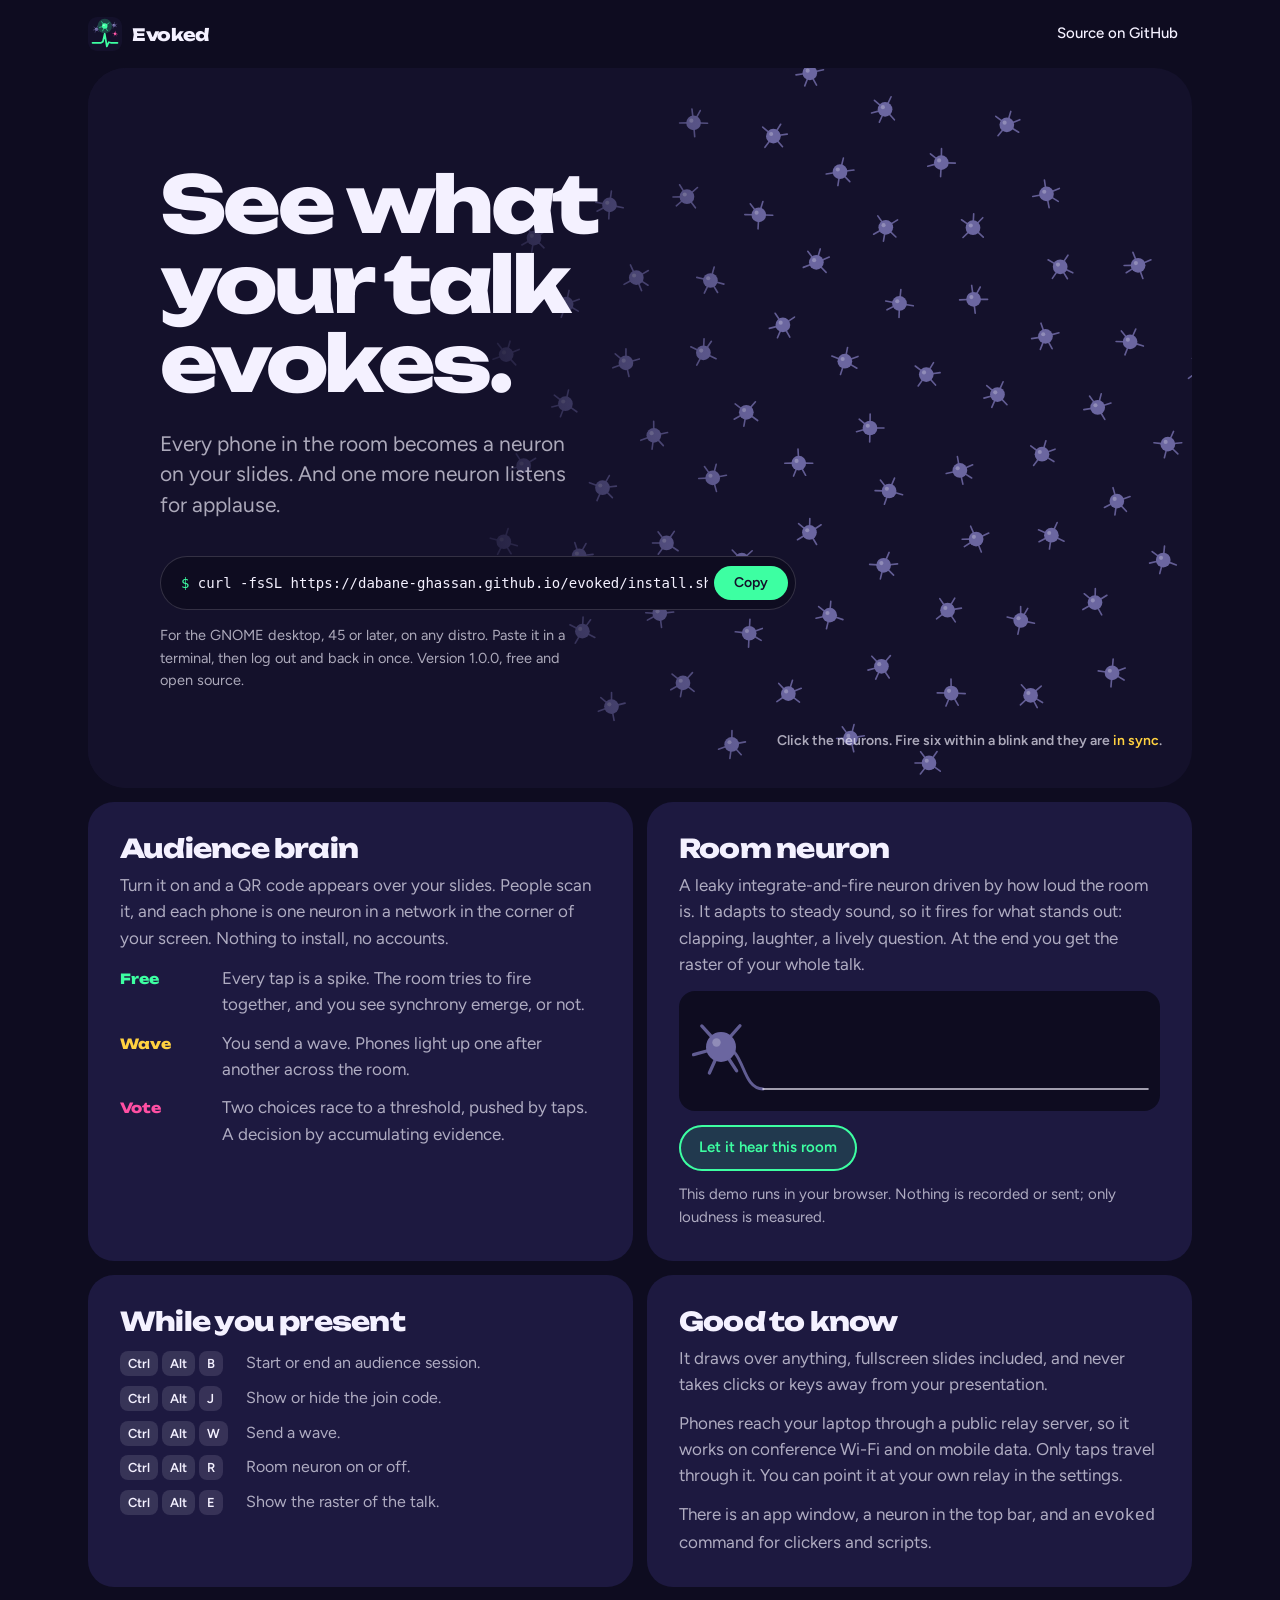
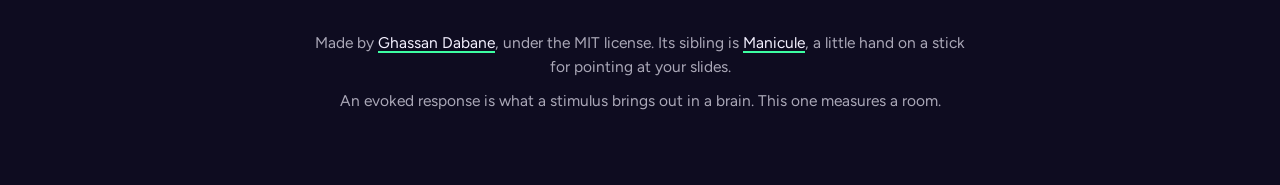
==== docs/index.html @ e44ed504 "Evoked 1.0.0: see what your talk evokes in the room Two overlays for presentations on the GNOME desk" ====
<!doctype html>
<html lang="en">
<head>
<meta charset="utf-8">
<meta name="viewport" content="width=device-width, initial-scale=1, viewport-fit=cover">
<title>Evoked: see what your talk evokes in the room</title>
<meta name="description" content="Evoked draws over your slides on the GNOME desktop: a neuron that fires when the audience claps or laughs, and an audience brain where every phone in the room is a neuron. Free and open source.">
<meta name="theme-color" content="#14112B">
<link rel="canonical" href="https://dabane-ghassan.github.io/evoked/">
<meta property="og:type" content="website">
<meta property="og:title" content="Evoked: see what your talk evokes">
<meta property="og:description" content="A neuron that listens to the room, and an audience brain where every phone is a neuron. Draws over any slides.">
<meta property="og:image" content="https://dabane-ghassan.github.io/evoked/assets/og.png">
<meta name="twitter:card" content="summary_large_image">
<link rel="icon" type="image/svg+xml" href="assets/mark.svg">
<link rel="icon" type="image/png" href="assets/favicon.png">
<link rel="apple-touch-icon" href="assets/apple-touch-icon.png">
<link rel="preconnect" href="https://fonts.googleapis.com">
<link rel="preconnect" href="https://fonts.gstatic.com" crossorigin>
<link rel="stylesheet" href="https://fonts.googleapis.com/css2?family=Figtree:wght@400;500;600&family=Unbounded:wght@600;800&display=swap">
<style>
:root {
  --ink: #14112B; --deep: #0E0C20; --card: #1D1940; --paper: #F4F1FF; --soft: rgba(244, 241, 255, .68);
  --mint: #3DFFA2; --pink: #FF4FA3; --amber: #FFD140; --dim: #6B66A0;
  --display: "Unbounded", "Avenir Next", system-ui, sans-serif;
  --text: "Figtree", "Avenir Next", "Segoe UI", system-ui, sans-serif;
  --mono: ui-monospace, "JetBrains Mono", "DejaVu Sans Mono", Menlo, monospace;
}
* { box-sizing: border-box; }
html, body { margin: 0; }
body { background: var(--deep); color: var(--paper); font: 400 17px/1.55 var(--text); -webkit-font-smoothing: antialiased; }
a { color: inherit; text-decoration-color: var(--mint); text-decoration-thickness: 2px; text-underline-offset: 3px; }
a:hover { color: var(--mint); }
:focus-visible { outline: 3px solid var(--amber); outline-offset: 3px; border-radius: 8px; }
.wrap { max-width: 1160px; margin: 0 auto; padding: 0 clamp(16px, 3vw, 28px); }

nav { display: flex; align-items: center; gap: 10px; height: 68px; }
nav img { width: 34px; height: 34px; border-radius: 9px; }
nav strong { font: 800 17px/1 var(--display); letter-spacing: -.02em; }
nav a { margin-left: auto; font-weight: 500; font-size: 15px; text-decoration: none; padding: 9px 14px; border-radius: 999px; }
nav a:hover { background: rgba(244, 241, 255, .08); color: var(--paper); }

/* the hero is a brain you can poke: the page's one big gesture */
.hero { position: relative; border-radius: clamp(22px, 3vw, 38px); background: var(--ink); overflow: hidden; min-height: min(720px, calc(100vh - 96px)); display: grid; align-items: center; }
#brain { position: absolute; inset: 0; width: 100%; height: 100%; cursor: crosshair; touch-action: manipulation; }
.hero { grid-template-columns: minmax(0, 1fr); }
/* keep the words readable: the neurons fade out behind them */
.hero::after { content: ""; position: absolute; inset: 0; pointer-events: none; background: linear-gradient(90deg, var(--ink) 0, var(--ink) 30%, rgba(20, 17, 43, 0) 62%); }
.pitch { position: relative; z-index: 1; min-width: 0; pointer-events: none; padding: clamp(28px, 6vw, 72px); max-width: 780px; }
#sync { z-index: 1; }
@media (max-width: 760px) {
  .hero { display: flex; flex-direction: column; align-items: stretch; min-height: 0; }
  .hero::after { display: none; }
  .hero .pitch { padding: 26px 20px 8px; }
  .hero .cmd { width: auto; }
  .hero .cmd code { min-width: 0; flex: 1; }
  .hero #brain { position: relative; order: 2; height: 320px; }
  .hero #sync { position: static; order: 3; margin: 0; padding: 4px 20px 20px; text-align: center; }
}
.pitch > * { pointer-events: auto; }
h1 { margin: 0; font: 800 clamp(34px, 6.4vw, 78px)/1.02 var(--display); letter-spacing: -.045em; text-wrap: balance; }
.lede { margin: clamp(16px, 3vh, 26px) 0 0; max-width: 36ch; font-size: clamp(18px, 2vw, 21px); line-height: 1.45; color: var(--soft); text-wrap: pretty; }
.cmd { margin-top: clamp(22px, 4vh, 36px); max-width: 100%; width: fit-content; display: flex; align-items: center; gap: 6px; padding: 7px 7px 7px 20px; background: var(--deep); border: 1px solid rgba(244, 241, 255, .16); border-radius: 999px; }
.cmd code { font: 500 clamp(11px, 1.45vw, 14px)/1 var(--mono); white-space: nowrap; overflow-x: auto; scrollbar-width: none; padding: 12px 0; }
.cmd code::before { content: "$ "; color: var(--mint); }
.cmd button { all: unset; box-sizing: border-box; flex: none; padding: 10px 18px; border-radius: 999px; background: var(--mint); color: var(--ink); font: 600 14px/1 var(--text); min-width: 74px; text-align: center; cursor: pointer; }
.cmd button:hover { background: #7BFFC2; }
.cmd button:focus-visible { outline: 3px solid var(--amber); outline-offset: 2px; }
.fine { margin: 14px 0 0; font-size: 14.5px; color: var(--soft); max-width: 48ch; }
#sync { position: absolute; right: clamp(16px, 3vw, 30px); bottom: clamp(14px, 3vw, 26px); font: 600 14px/1 var(--text); color: var(--soft); pointer-events: none; text-align: right; }
#sync b { color: var(--amber); font-weight: 600; }

section.two { display: grid; grid-template-columns: repeat(2, minmax(0, 1fr)); gap: 14px; margin-top: 14px; }
.card { background: var(--card); border-radius: 26px; padding: clamp(22px, 3vw, 32px); }
h2 { margin: 0 0 8px; font: 800 clamp(20px, 2.4vw, 26px)/1.15 var(--display); letter-spacing: -.03em; }
.card p { margin: 0 0 12px; color: var(--soft); }
.card p:last-child { margin-bottom: 0; }
@media (max-width: 860px) { section.two { grid-template-columns: minmax(0, 1fr); } }

/* the room neuron, running in the page */
#scope { width: 100%; height: 120px; display: block; border-radius: 16px; background: var(--deep); margin: 14px 0; }
.listen { all: unset; box-sizing: border-box; padding: 11px 20px; border-radius: 999px; font-weight: 600; font-size: 15px; cursor: pointer; background: rgba(61, 255, 162, .14); color: var(--mint); box-shadow: inset 0 0 0 2px var(--mint); }
.listen:hover { background: rgba(61, 255, 162, .24); }
.listen:focus-visible { outline: 3px solid var(--amber); outline-offset: 3px; }
#heard { margin-left: 12px; color: var(--soft); font-size: 15px; font-variant-numeric: tabular-nums; }

.modes { list-style: none; margin: 14px 0 0; padding: 0; display: grid; gap: 12px; }
.modes li { display: grid; grid-template-columns: 5.2em 1fr; gap: 14px; align-items: baseline; }
.modes b { font: 800 14px/1.3 var(--display); color: var(--mint); }
.modes li:nth-child(2) b { color: var(--amber); }
.modes li:nth-child(3) b { color: var(--pink); }
.modes span { color: var(--soft); }

kbd { font: 600 13px/1 var(--text); padding: 5px 8px; border-radius: 8px; background: rgba(244, 241, 255, .12); color: var(--paper); white-space: nowrap; }
dl.keys { margin: 14px 0 0; display: grid; grid-template-columns: auto 1fr; gap: 10px 18px; align-items: baseline; font-size: 16px; }
dl.keys dt { white-space: nowrap; }
dl.keys dd { margin: 0; color: var(--soft); }

footer { margin: 44px auto 0; padding-bottom: 64px; max-width: 66ch; text-align: center; color: var(--soft); font-size: 15.5px; }
footer p { margin: 0 0 10px; text-wrap: pretty; }
footer a { color: var(--paper); }
</style>
</head>
<body>
<div class="wrap">
  <nav>
    <img src="assets/mark.svg" alt="">
    <strong>Evoked</strong>
    <a href="https://github.com/dabane-ghassan/evoked">Source on GitHub</a>
  </nav>

  <main>
    <section class="hero">
      <canvas id="brain" aria-label="A patch of neurons. Click or tap one to make it fire."></canvas>
      <div class="pitch">
        <h1>See what your talk evokes.</h1>
        <p class="lede">Every phone in the room becomes a neuron on your slides. And one more neuron listens for applause.</p>
        <div class="cmd">
          <code id="cmd">curl -fsSL https://dabane-ghassan.github.io/evoked/install.sh | sh</code>
          <button type="button" id="copy">Copy</button>
        </div>
        <p class="fine">For the GNOME desktop, 45 or later, on any distro. Paste it in a terminal, then log out and back in once. Version <span id="version">1.0.0</span>, free and open source.</p>
      </div>
      <p id="sync">Click the neurons. Fire six within a blink and they are <b>in sync</b>.</p>
    </section>

    <section class="two">
      <div class="card">
        <h2>Audience brain</h2>
        <p>Turn it on and a QR code appears over your slides. People scan it, and each phone is one neuron in a network in the corner of your screen. Nothing to install, no accounts.</p>
        <ul class="modes">
          <li><b>Free</b><span>Every tap is a spike. The room tries to fire together, and you see synchrony emerge, or not.</span></li>
          <li><b>Wave</b><span>You send a wave. Phones light up one after another across the room.</span></li>
          <li><b>Vote</b><span>Two choices race to a threshold, pushed by taps. A decision by accumulating evidence.</span></li>
        </ul>
      </div>
      <div class="card">
        <h2>Room neuron</h2>
        <p>A leaky integrate-and-fire neuron driven by how loud the room is. It adapts to steady sound, so it fires for what stands out: clapping, laughter, a lively question. At the end you get the raster of your whole talk.</p>
        <canvas id="scope" aria-label="Membrane potential of the room neuron"></canvas>
        <button class="listen" type="button" id="listen">Let it hear this room</button><span id="heard" role="status"></span>
        <p style="margin-top:12px; font-size:15px">This demo runs in your browser. Nothing is recorded or sent; only loudness is measured.</p>
      </div>
    </section>

    <section class="two">
      <div class="card">
        <h2>While you present</h2>
        <dl class="keys">
          <dt><kbd>Ctrl</kbd> <kbd>Alt</kbd> <kbd>B</kbd></dt><dd>Start or end an audience session.</dd>
          <dt><kbd>Ctrl</kbd> <kbd>Alt</kbd> <kbd>J</kbd></dt><dd>Show or hide the join code.</dd>
          <dt><kbd>Ctrl</kbd> <kbd>Alt</kbd> <kbd>W</kbd></dt><dd>Send a wave.</dd>
          <dt><kbd>Ctrl</kbd> <kbd>Alt</kbd> <kbd>R</kbd></dt><dd>Room neuron on or off.</dd>
          <dt><kbd>Ctrl</kbd> <kbd>Alt</kbd> <kbd>E</kbd></dt><dd>Show the raster of the talk.</dd>
        </dl>
      </div>
      <div class="card">
        <h2>Good to know</h2>
        <p>It draws over anything, fullscreen slides included, and never takes clicks or keys away from your presentation.</p>
        <p>Phones reach your laptop through a public relay server, so it works on conference Wi-Fi and on mobile data. Only taps travel through it. You can point it at your own relay in the settings.</p>
        <p>There is an app window, a neuron in the top bar, and an <code>evoked</code> command for clickers and scripts.</p>
      </div>
    </section>
  </main>

  <footer>
    <p>Made by <a href="https://github.com/dabane-ghassan">Ghassan Dabane</a>, under the MIT license. Its sibling is <a href="https://dabane-ghassan.github.io/manicule/">Manicule</a>, a little hand on a stick for pointing at your slides.</p>
    <p>An evoked response is what a stimulus brings out in a brain. This one measures a room.</p>
  </footer>
</div>

<script>
(() => {
  const copy = document.getElementById('copy');
  copy.addEventListener('click', () => {
    navigator.clipboard.writeText(document.getElementById('cmd').textContent.trim()).then(() => {
      copy.textContent = 'Copied';
      setTimeout(() => (copy.textContent = 'Copy'), 1600);
    });
  });
  fetch('https://api.github.com/repos/dabane-ghassan/evoked/releases/latest')
    .then(r => (r.ok ? r.json() : null))
    .then(r => { if (r && r.tag_name) document.getElementById('version').textContent = r.tag_name.replace(/^v/, ''); })
    .catch(() => {});

  const calm = matchMedia('(prefers-reduced-motion: reduce)').matches;
  const MINT = [61, 255, 162], DIM = [107, 102, 160], AMBER = [255, 209, 64];
  const mix = (a, b, t) => a.map((v, i) => Math.round(v + (b[i] - v) * t));
  const rgb = (c, a = 1) => `rgba(${c[0]},${c[1]},${c[2]},${a})`;

  function drawNeuron(g, x, y, r, glow, seed) {
    const c = mix(DIM, MINT, Math.min(1, glow));
    g.strokeStyle = rgb(c, .9); g.lineWidth = Math.max(1, r * .22); g.lineCap = 'round';
    g.beginPath();
    for (let i = 0; i < 5; i++) {
      const a = seed + i * 2 * Math.PI / 5 + .4 * Math.sin(seed * 3 + i);
      g.moveTo(x + Math.cos(a) * r * .8, y + Math.sin(a) * r * .8);
      g.lineTo(x + Math.cos(a) * r * 1.9, y + Math.sin(a) * r * 1.9);
    }
    g.stroke();
    if (glow > .02) { g.fillStyle = rgb(MINT, .26 * glow); g.beginPath(); g.arc(x, y, r * (1.5 + 1.3 * glow), 0, 7); g.fill(); }
    g.fillStyle = rgb(c); g.beginPath(); g.arc(x, y, r, 0, 7); g.fill();
    g.fillStyle = `rgba(255,255,255,${.25 + .5 * glow})`; g.beginPath(); g.arc(x - r * .3, y - r * .3, r * .28, 0, 7); g.fill();
  }

  // ---- the hero: a patch of neurons you can fire
  const canvas = document.getElementById('brain');
  const g = canvas.getContext('2d');
  const note = document.getElementById('sync');
  let cells = [], W = 0, H = 0, syncedAt = -10;
  const wide = () => innerWidth > 760;
  function layout() {
    const box = canvas.getBoundingClientRect(), dpr = Math.min(2, devicePixelRatio || 1);
    W = box.width; H = box.height;
    canvas.width = W * dpr; canvas.height = H * dpr;
    g.setTransform(dpr, 0, 0, dpr, 0, 0);
    const n = Math.round(Math.min(110, Math.max(36, W * H / 11000)));
    cells = Array.from({length: n}, (_v, i) => {
      // packed like sunflower seeds, pushed towards the right so the headline stays readable
      const d = Math.sqrt((i + .5) / n), a = i * 2.399963;
      return {x: W * (wide() ? .68 : .5) + d * (wide() ? Math.min(W * .34, H * .7) : W * .52) * Math.cos(a), y: H * .5 + d * H * (wide() ? .5 : .46) * Math.sin(a), lit: -10, i};
    });
  }
  function fire(x, y, now) {
    let best = null, bd = 60 * 60;
    for (const c of cells) { const d = (c.x - x) ** 2 + (c.y - y) ** 2; if (d < bd) { bd = d; best = c; } }
    if (!best) return;
    best.lit = now;
    if (cells.filter(c => now - c.lit < .35).length >= 6 && now - syncedAt > 1.2) {
      syncedAt = now;
      note.innerHTML = '<b>In sync!</b> That ring is what the presenter sees.';
    }
  }
  canvas.addEventListener('pointerdown', e => { const b = canvas.getBoundingClientRect(); fire(e.clientX - b.left, e.clientY - b.top, performance.now() / 1000); });
  canvas.addEventListener('pointermove', e => { if (e.buttons) { const b = canvas.getBoundingClientRect(); fire(e.clientX - b.left, e.clientY - b.top, performance.now() / 1000); } });
  let last = 0;
  function frame(ms) {
    const now = ms / 1000, dt = Math.min(.1, now - last); last = now;
    if (!calm && Math.random() < 1.4 * dt) cells[Math.floor(Math.random() * cells.length)].lit = now;
    g.clearRect(0, 0, W, H);
    const r = Math.max(5, Math.min(9, W / 150));
    for (const c of cells) drawNeuron(g, c.x, c.y, r, Math.exp(-(now - c.lit) / .3), c.i);
    if (now - syncedAt < 1.2) {
      const k = (now - syncedAt) / 1.2;
      g.strokeStyle = rgb(AMBER, .8 * (1 - k)); g.lineWidth = 4; g.beginPath();
      g.arc(W * (wide() ? .68 : .5), H * .5, Math.min(W, H) * (.18 + .3 * k), 0, 7); g.stroke();
    }
    requestAnimationFrame(frame);
  }
  layout(); addEventListener('resize', layout); requestAnimationFrame(frame);

  // ---- the room neuron: the same model the app runs, fed by this page's microphone
  const scope = document.getElementById('scope'), s = scope.getContext('2d');
  const heard = document.getElementById('heard'), listen = document.getElementById('listen');
  const N = 500, trace = new Float32Array(N), spikes = new Uint8Array(N);
  let at = 0, v = 0, baseline = null, refractory = 0, total = 0, analyser = null, buf = null, glowAt = -10, listening = false;
  const TAU = .06, REF = .05;
  function hear(db, dt, now) {
    if (baseline === null) baseline = db;
    baseline += (db - baseline) * (1 - Math.exp(-dt / (db > baseline ? 6 : 1.5)));
    const drive = Math.max(0, (db - baseline - 4) / 12) * 3;
    let spiked = 0;
    if (now >= refractory) {
      v += (drive - v) * Math.min(1, dt / TAU);
      if (v >= 1) { v = 0; refractory = now + REF; spiked = 1; total++; glowAt = now; }
    }
    at = (at + 1) % N; trace[at] = v; spikes[at] = spiked;
  }
  function scopeFrame(ms) {
    const now = ms / 1000;
    let db = -60;
    if (analyser) {
      analyser.getFloatTimeDomainData(buf);
      let sum = 0; for (const x of buf) sum += x * x;
      db = Math.max(-80, 10 * Math.log10(sum / buf.length + 1e-9));
    } else if (!calm && !listening) {
      // until the microphone is on, play a pretend talk: quiet, with a burst now and then
      db = (now % 7) < 1.1 ? -24 : -58;
    }
    hear(db, 1 / 60, now);
    const box = scope.getBoundingClientRect(), dpr = Math.min(2, devicePixelRatio || 1);
    if (scope.width !== Math.round(box.width * dpr)) { scope.width = box.width * dpr; scope.height = box.height * dpr; }
    s.setTransform(dpr, 0, 0, dpr, 0, 0);
    const w = box.width, h = box.height, base = h - 22, x0 = 84, x1 = w - 12;
    s.clearRect(0, 0, w, h);
    const glow = Math.exp(-(now - glowAt) / .12);
    s.strokeStyle = rgb(mix(DIM, MINT, glow), .9); s.lineWidth = 3; s.beginPath(); s.moveTo(44, 56); s.bezierCurveTo(66, 56, 62, base, x0, base); s.stroke();
    drawNeuron(s, 42, 56, 15, glow, .6);
    s.strokeStyle = 'rgba(244,241,255,.85)'; s.lineWidth = 1.6; s.beginPath();
    for (let i = 0; i < N; i++) { const k = (at + 1 + i) % N, x = x0 + (x1 - x0) * i / (N - 1), y = base - Math.min(1, trace[k]) * (base - 30); i ? s.lineTo(x, y) : s.moveTo(x, y); }
    s.stroke();
    s.strokeStyle = rgb(MINT); s.lineWidth = 1.5; s.beginPath();
    for (let i = 0; i < N; i++) { const k = (at + 1 + i) % N; if (spikes[k]) { const x = x0 + (x1 - x0) * i / (N - 1); s.moveTo(x, base); s.lineTo(x, 8); } }
    s.stroke();
    if (listening) heard.textContent = `${total} spikes so far. Clap!`;
    requestAnimationFrame(scopeFrame);
  }
  requestAnimationFrame(scopeFrame);
  listen.addEventListener('click', async () => {
    if (listening) return;
    try {
      const stream = await navigator.mediaDevices.getUserMedia({audio: {echoCancellation: false, noiseSuppression: false, autoGainControl: false}});
      const ctx = new (window.AudioContext || window.webkitAudioContext)();
      analyser = ctx.createAnalyser(); analyser.fftSize = 1024; buf = new Float32Array(analyser.fftSize);
      ctx.createMediaStreamSource(stream).connect(analyser);
      listening = true; total = 0; baseline = null; listen.textContent = 'Listening';
    } catch (_e) {
      heard.textContent = 'The browser did not allow the microphone.';
    }
  });
})();
</script>
</body>
</html>
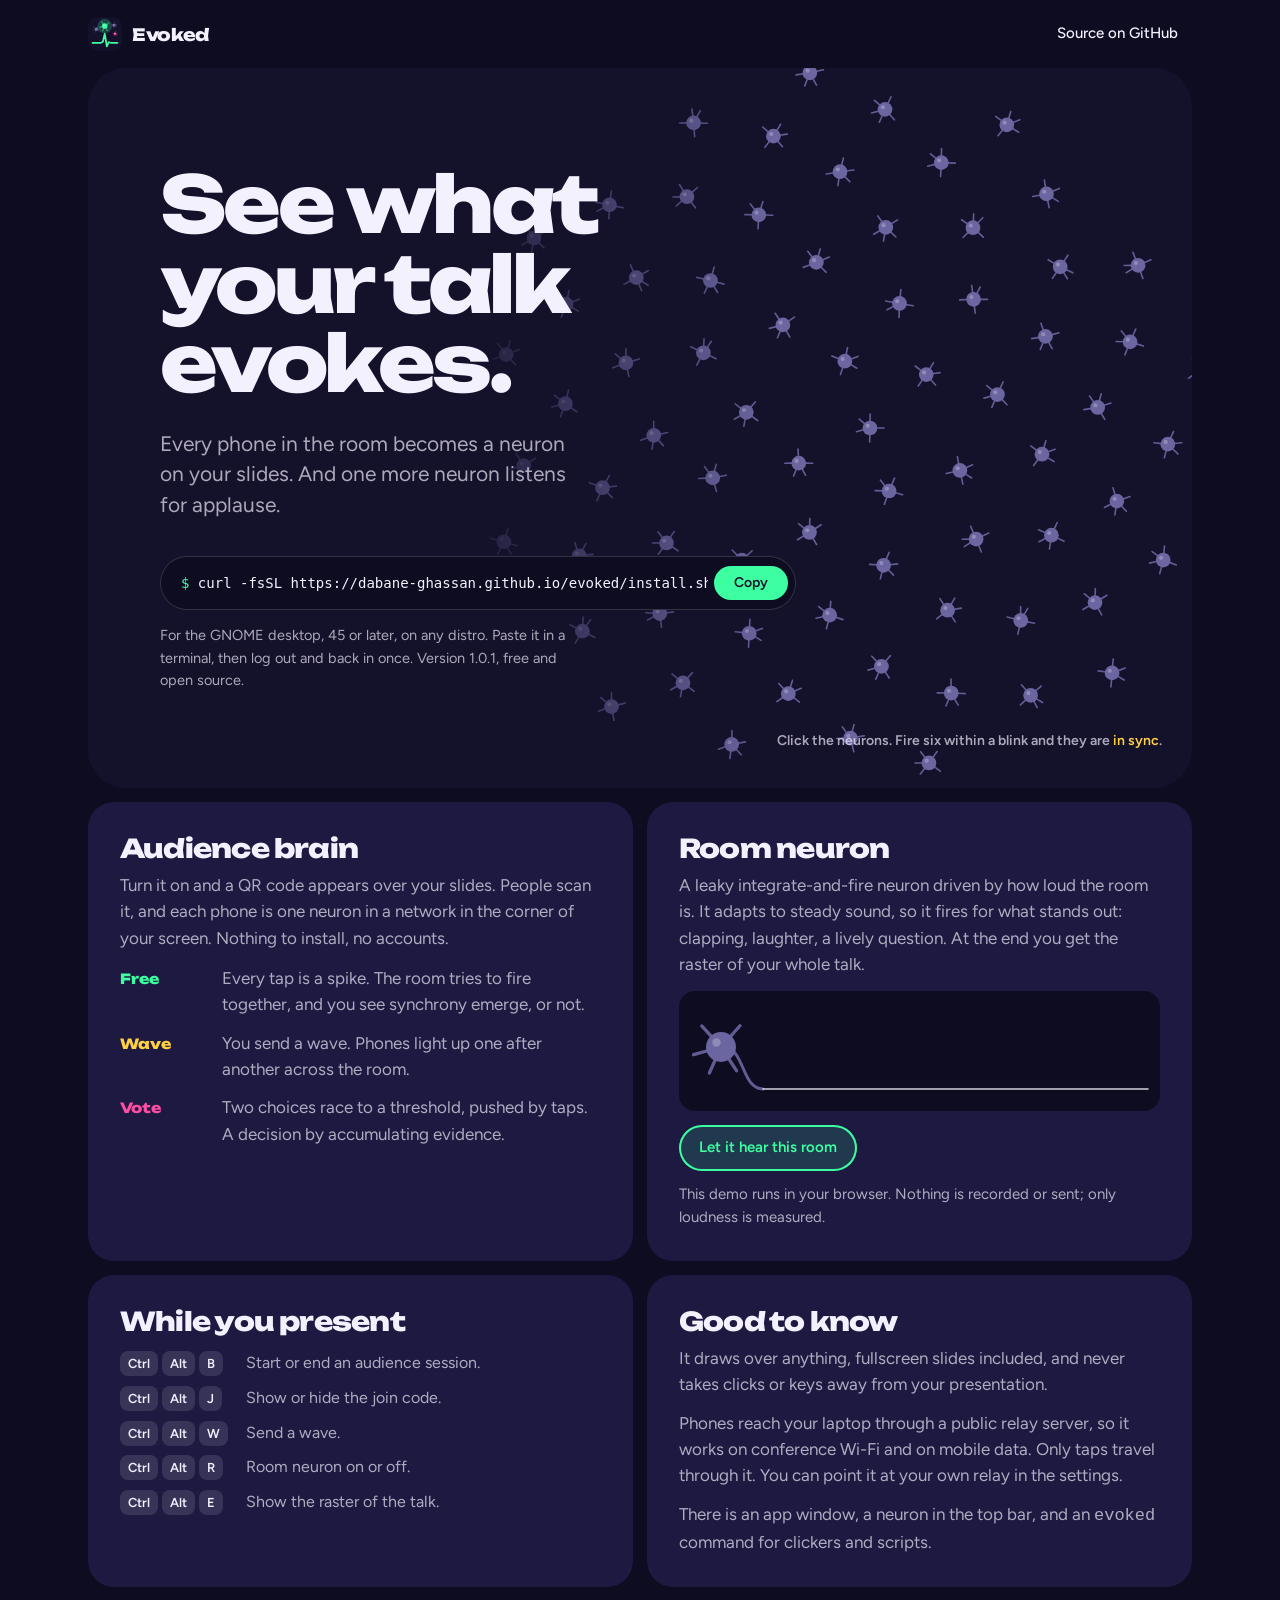
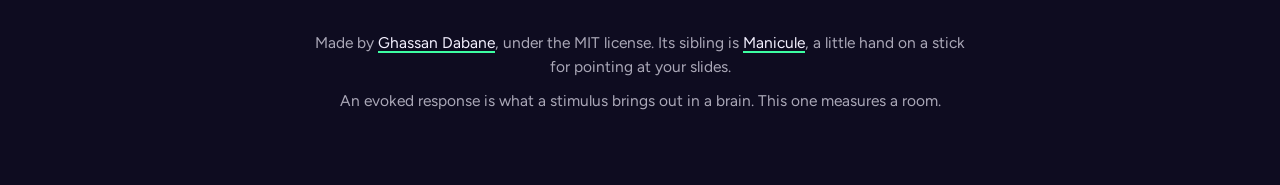
==== commit 3d3f6967: "Evoked 1.0.1: sharp panels on 4K and HiDPI screens The panels were drawn at a base size and then str" ====
--- a/docs/index.html
+++ b/docs/index.html
@@ -119,7 +119,7 @@
           <code id="cmd">curl -fsSL https://dabane-ghassan.github.io/evoked/install.sh | sh</code>
           <button type="button" id="copy">Copy</button>
         </div>
-        <p class="fine">For the GNOME desktop, 45 or later, on any distro. Paste it in a terminal, then log out and back in once. Version <span id="version">1.0.0</span>, free and open source.</p>
+        <p class="fine">For the GNOME desktop, 45 or later, on any distro. Paste it in a terminal, then log out and back in once. Version <span id="version">1.0.1</span>, free and open source.</p>
       </div>
       <p id="sync">Click the neurons. Fire six within a blink and they are <b>in sync</b>.</p>
     </section>
